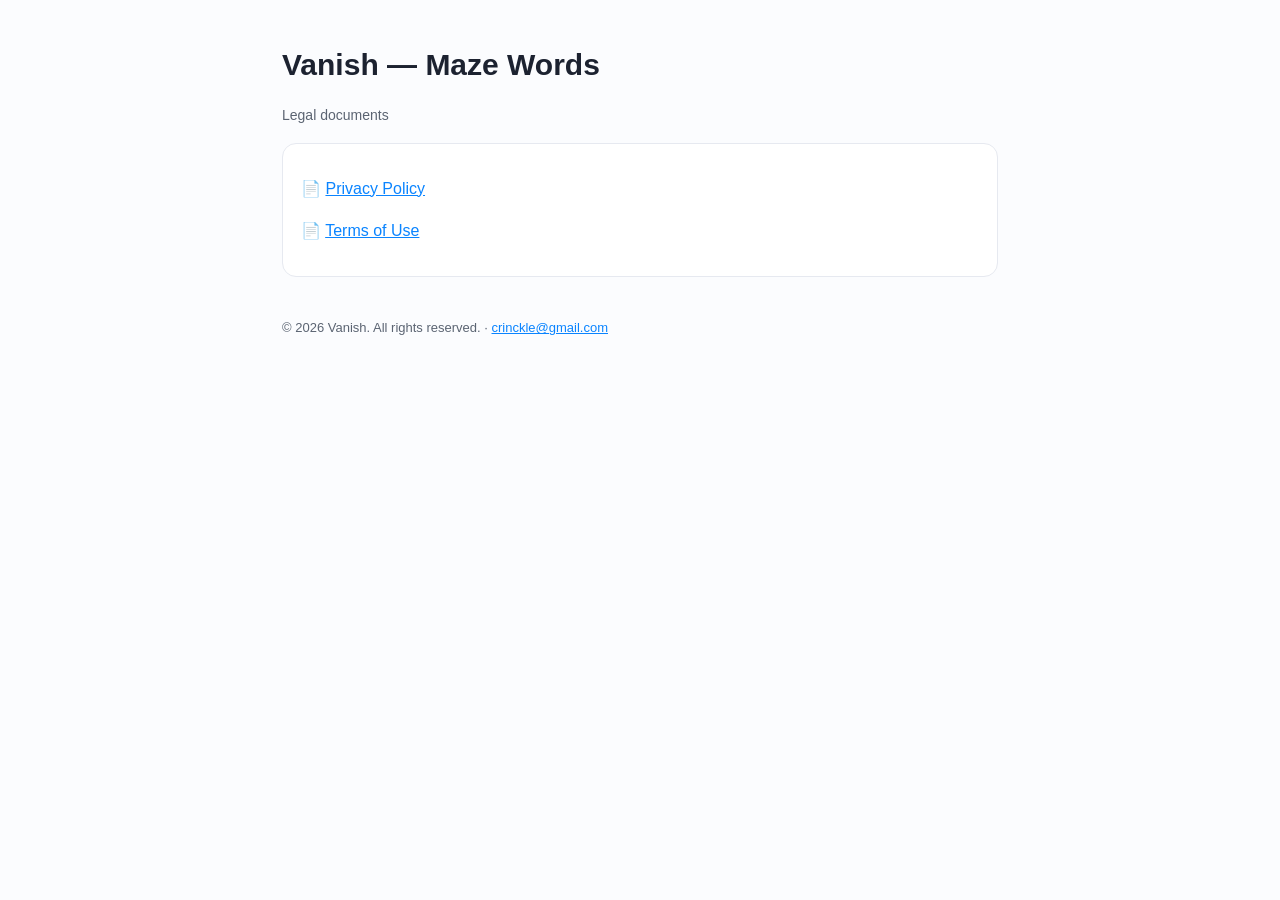
==== index.html @ 7a370e8e "Vanish legal: privacy policy + terms of use" ====
<!DOCTYPE html>
<html lang="en">
<head>
<meta charset="utf-8">
<meta name="viewport" content="width=device-width, initial-scale=1">
<title>Vanish — Legal</title>
<link rel="stylesheet" href="style.css">
</head>
<body>
<div class="wrap">
<h1>Vanish — Maze Words</h1>
<p class="meta">Legal documents</p>
<div class="box">
<p>📄 <a href="privacy.html">Privacy Policy</a></p>
<p>📄 <a href="terms.html">Terms of Use</a></p>
</div>
<footer>© 2026 Vanish. All rights reserved. · <a href="mailto:crinckle@gmail.com">crinckle@gmail.com</a></footer>
</div>
</body>
</html>
---- style.css ----
:root{--ink:#1c2230;--sub:#5b6472;--line:#e6e9f0;--accent:#0a84ff}
*{box-sizing:border-box}
body{margin:0;font:16px/1.65 -apple-system,BlinkMacSystemFont,"Segoe UI",Roboto,Helvetica,Arial,sans-serif;color:var(--ink);background:#fbfcfe}
.wrap{max-width:760px;margin:0 auto;padding:40px 22px 80px}
h1{font-size:30px;margin:0 0 4px}
h2{font-size:19px;margin:32px 0 8px}
.meta{color:var(--sub);font-size:14px;margin-bottom:8px}
p,li{color:#28303d}
a{color:var(--accent)}
.box{border:1px solid var(--line);border-radius:14px;padding:16px 18px;background:#fff;margin-top:16px}
hr{border:0;border-top:1px solid var(--line);margin:28px 0}
footer{color:var(--sub);font-size:13px;margin-top:40px}
.home{display:inline-block;margin-bottom:18px;font-weight:600;text-decoration:none}
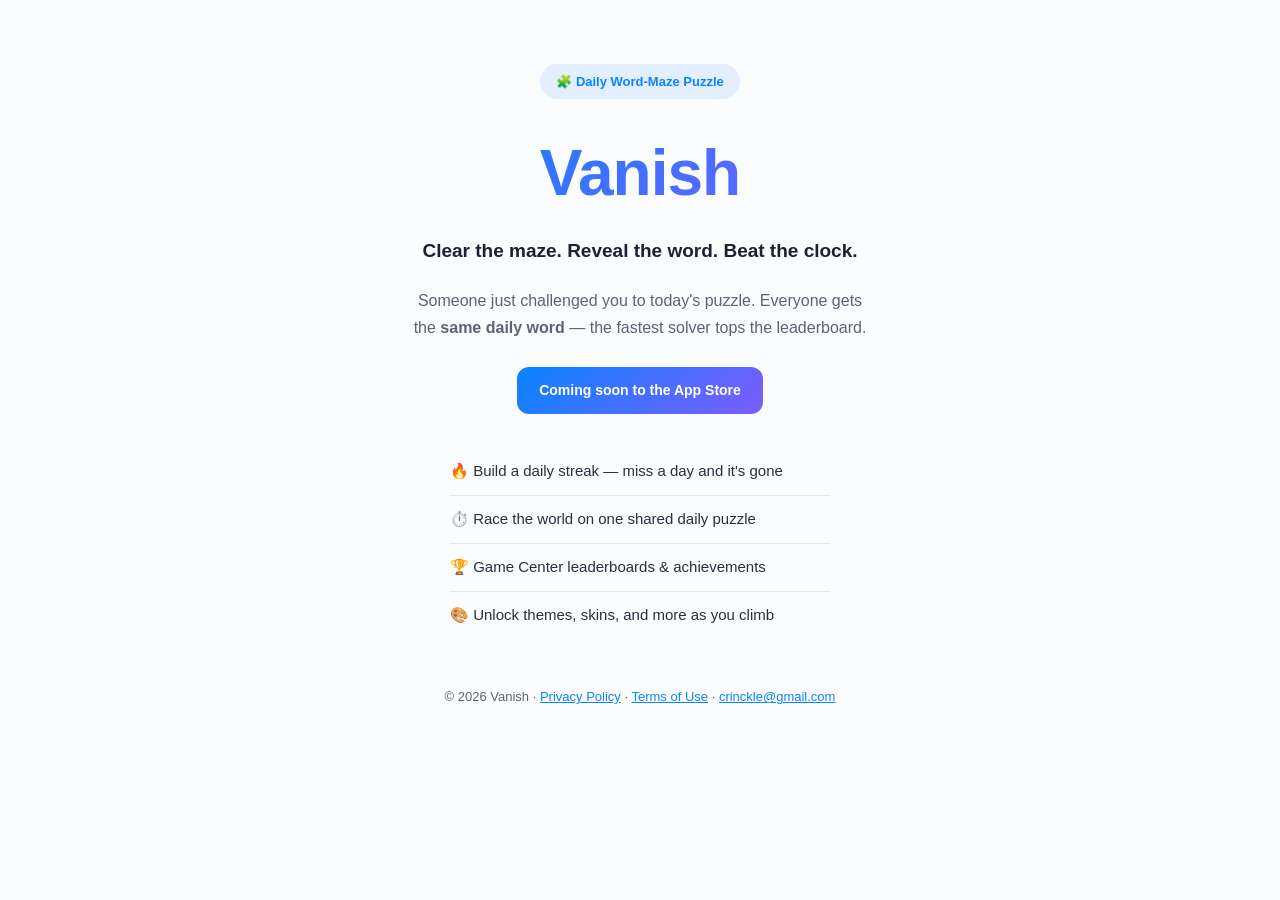
==== commit d79e916a: "Landing page: proper game hero for shared daily links (privacy/terms in footer)" ====
--- a/index.html
+++ b/index.html
@@ -3,18 +3,31 @@
 <head>
 <meta charset="utf-8">
 <meta name="viewport" content="width=device-width, initial-scale=1">
-<title>Vanish — Legal</title>
+<title>Vanish — Maze Words</title>
+<meta name="description" content="Vanish — a daily word-maze puzzle. Clear the maze, reveal the word, beat the clock.">
+<meta property="og:title" content="Vanish — Maze Words">
+<meta property="og:description" content="Clear the maze. Reveal the word. Beat the clock. One new puzzle every day.">
+<meta property="og:type" content="website">
 <link rel="stylesheet" href="style.css">
 </head>
 <body>
-<div class="wrap">
-<h1>Vanish — Maze Words</h1>
-<p class="meta">Legal documents</p>
-<div class="box">
-<p>📄 <a href="privacy.html">Privacy Policy</a></p>
-<p>📄 <a href="terms.html">Terms of Use</a></p>
+<div class="hero">
+  <div class="badge">🧩 Daily Word-Maze Puzzle</div>
+  <h1 class="title">Vanish</h1>
+  <p class="tag">Clear the maze. Reveal the word. Beat the clock.</p>
+  <p class="lead">Someone just challenged you to today's puzzle. Everyone gets the
+     <b>same daily word</b> — the fastest solver tops the leaderboard.</p>
+  <div class="soon">Coming soon to the App&nbsp;Store</div>
+  <ul class="feat">
+    <li>🔥 Build a daily streak — miss a day and it's gone</li>
+    <li>⏱️ Race the world on one shared daily puzzle</li>
+    <li>🏆 Game Center leaderboards &amp; achievements</li>
+    <li>🎨 Unlock themes, skins, and more as you climb</li>
+  </ul>
 </div>
-<footer>© 2026 Vanish. All rights reserved. · <a href="mailto:crinckle@gmail.com">crinckle@gmail.com</a></footer>
-</div>
+<footer>
+  © 2026 Vanish · <a href="privacy.html">Privacy Policy</a> · <a href="terms.html">Terms of Use</a>
+  · <a href="mailto:crinckle@gmail.com">crinckle@gmail.com</a>
+</footer>
 </body>
 </html>
--- a/style.css
+++ b/style.css
@@ -11,3 +11,19 @@
 hr{border:0;border-top:1px solid var(--line);margin:28px 0}
 footer{color:var(--sub);font-size:13px;margin-top:40px}
 .home{display:inline-block;margin-bottom:18px;font-weight:600;text-decoration:none}
+
+/* Landing hero */
+.hero{max-width:620px;margin:0 auto;padding:64px 22px 24px;text-align:center}
+.badge{display:inline-block;font-size:13px;font-weight:700;color:var(--accent);
+  background:rgba(10,132,255,.10);border-radius:999px;padding:7px 16px;margin-bottom:22px}
+.title{font-size:64px;font-weight:900;letter-spacing:-1px;margin:0;
+  background:linear-gradient(135deg,#0a84ff,#7c5cff);-webkit-background-clip:text;
+  background-clip:text;-webkit-text-fill-color:transparent}
+.tag{font-size:19px;font-weight:600;color:var(--ink);margin:8px 0 22px}
+.lead{font-size:16px;color:var(--sub);max-width:460px;margin:0 auto 26px}
+.soon{display:inline-block;font-size:14px;font-weight:700;color:#fff;
+  background:linear-gradient(135deg,#0a84ff,#7c5cff);border-radius:12px;padding:12px 22px}
+.feat{list-style:none;padding:0;margin:34px auto 0;max-width:380px;text-align:left}
+.feat li{padding:11px 0;border-bottom:1px solid var(--line);font-size:15px;font-weight:500}
+.feat li:last-child{border-bottom:0}
+.hero + footer{text-align:center;max-width:620px;margin:24px auto 60px;padding:0 22px}
